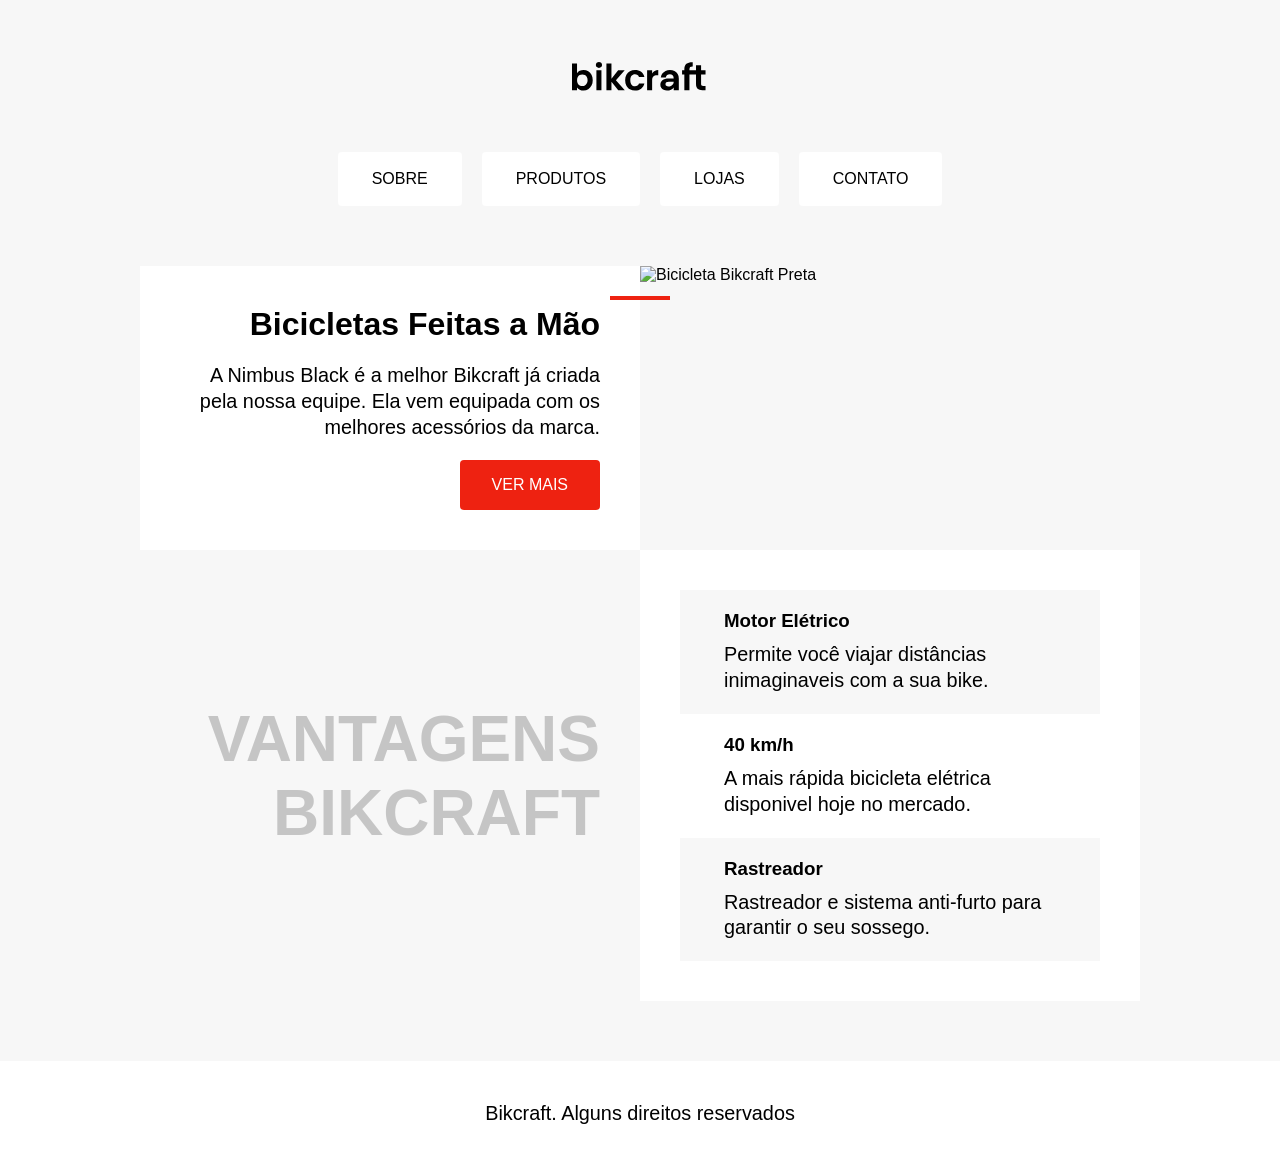
==== index.html @ e7af274a "Projeto Bikcraft" ====
<!DOCTYPE html>
<html>

<head>
    <meta charset="UTF-8">
    <meta name="viewport" content="width=device-width, initial-scale=1" >
    <title>Bikcraft</title>
    <link rel="stylesheet" href="styles.css">
</head>

<body>
    <header class='header'>
        <svg width="136" height="32" viewBox="0 0 136 32" fill="none" xmlns="http://www.w3.org/2000/svg">
            <path d="M5.04 13.196C5.688 12.236 6.576 11.456 7.704 10.856C8.856 10.256 10.164 9.956 11.628 9.956C13.332 9.956 14.868 10.376 16.236 11.216C17.628 12.056 18.72 13.256 19.512 14.816C20.328 16.352 20.736 18.14 20.736 20.18C20.736 22.22 20.328 24.032 19.512 25.616C18.72 27.176 17.628 28.388 16.236 29.252C14.868 30.116 13.332 30.548 11.628 30.548C10.14 30.548 8.832 30.26 7.704 29.684C6.6 29.084 5.712 28.316 5.04 27.38V30.224H0V3.584H5.04V13.196ZM15.588 20.18C15.588 18.98 15.336 17.948 14.832 17.084C14.352 16.196 13.704 15.524 12.888 15.068C12.1004 14.6131 11.2055 14.377 10.296 14.384C9.384 14.384 8.52 14.624 7.704 15.104C6.912 15.56 6.264 16.232 5.76 17.12C5.28 18.008 5.04 19.052 5.04 20.252C5.04 21.452 5.28 22.496 5.76 23.384C6.264 24.272 6.912 24.956 7.704 25.436C8.52 25.892 9.384 26.12 10.296 26.12C11.232 26.12 12.096 25.88 12.888 25.4C13.704 24.92 14.352 24.236 14.832 23.348C15.336 22.46 15.588 21.404 15.588 20.18ZM26.954 7.904C26.066 7.904 25.322 7.628 24.722 7.076C24.146 6.5 23.858 5.792 23.858 4.952C23.858 4.112 24.146 3.416 24.722 2.864C25.322 2.288 26.066 2 26.954 2C27.842 2 28.574 2.288 29.15 2.864C29.75 3.416 30.05 4.112 30.05 4.952C30.05 5.792 29.75 6.5 29.15 7.076C28.574 7.628 27.842 7.904 26.954 7.904ZM29.438 10.28V30.224H24.398V10.28H29.438ZM46.226 30.224L39.458 21.728V30.224H34.418V3.584H39.458V18.74L46.154 10.28H52.706L43.922 20.288L52.778 30.224H46.226ZM53.145 20.252C53.145 18.188 53.565 16.388 54.405 14.852C55.245 13.292 56.409 12.092 57.897 11.252C59.385 10.388 61.089 9.956 63.009 9.956C65.481 9.956 67.521 10.58 69.129 11.828C70.761 13.052 71.853 14.78 72.405 17.012H66.97C66.682 16.148 66.19 15.476 65.494 14.996C64.822 14.492 63.982 14.24 62.974 14.24C61.534 14.24 60.394 14.768 59.554 15.824C58.714 16.856 58.294 18.332 58.294 20.252C58.294 22.148 58.714 23.624 59.554 24.68C60.394 25.712 61.534 26.228 62.974 26.228C65.014 26.228 66.346 25.316 66.97 23.492H72.406C71.854 25.652 70.762 27.368 69.13 28.64C67.498 29.912 65.458 30.548 63.01 30.548C61.09 30.548 59.386 30.128 57.898 29.288C56.4218 28.4362 55.2125 27.1895 54.406 25.688C53.566 24.128 53.146 22.316 53.146 20.252H53.145ZM80.138 13.376C80.756 12.3495 81.6227 11.4952 82.658 10.892C83.714 10.292 84.914 9.992 86.258 9.992V15.284H84.926C83.342 15.284 82.142 15.656 81.326 16.4C80.534 17.144 80.138 18.44 80.138 20.288V30.224H75.098V10.28H80.138V13.376ZM101.712 27.38C101.16 28.292 100.26 29.06 99.012 29.684C97.764 30.284 96.42 30.584 94.98 30.584C93.732 30.584 92.604 30.332 91.596 29.828C90.588 29.324 89.796 28.628 89.22 27.74C88.644 26.852 88.356 25.832 88.356 24.68C88.356 22.832 89.04 21.32 90.408 20.144C91.8 18.968 93.876 18.38 96.636 18.38H101.712C101.664 17.108 101.292 16.1 100.596 15.356C99.924 14.588 98.988 14.204 97.788 14.204C96.732 14.204 95.856 14.492 95.16 15.068C94.464 15.62 94.02 16.4 93.828 17.408H88.788C89.028 15.968 89.544 14.684 90.336 13.556C91.1449 12.41 92.2362 11.4923 93.504 10.892C94.824 10.244 96.3 9.92 97.932 9.92C99.612 9.92 101.124 10.268 102.468 10.964C103.803 11.6289 104.916 12.6669 105.672 13.952C106.44 15.248 106.824 16.772 106.824 18.524V30.224H101.712V27.38ZM96.456 26.516C97.296 26.516 98.112 26.336 98.904 25.976C99.72 25.616 100.392 25.076 100.92 24.356C101.448 23.636 101.712 22.784 101.712 21.8V21.656H96.924C95.772 21.656 94.908 21.884 94.332 22.34C93.78 22.796 93.504 23.396 93.504 24.14C93.504 24.86 93.756 25.436 94.26 25.868C94.788 26.3 95.52 26.516 96.456 26.516ZM117.453 14.42V30.224H112.341V14.42H110.073V10.28H112.341V9.272C112.341 6.824 113.037 5.024 114.429 3.872C115.821 2.72 117.921 2.18 120.729 2.252V6.5C119.505 6.476 118.653 6.68 118.173 7.112C117.693 7.544 117.453 8.324 117.453 9.452V10.28H124.003V5.348H129.079V10.28H133.543V14.42H129.079V24.068C129.079 24.74 129.235 25.232 129.547 25.544C129.883 25.832 130.435 25.976 131.203 25.976H133.543V30.224H130.375C126.127 30.224 124.003 28.16 124.003 24.032V14.42H117.453Z" fill="var(--texto)"/>
            </svg>
            
        <nav aria-label="primaria">
            <ul class="menu">
                <li><a href="/">Sobre</a></li>
                <li><a href="/">Produtos</a></li>
                <li><a href="/">Lojas</a></li>
                <li><a href="/">Contato</a></li>
            </ul>
        </nav>
    </header>

    <main >
        <article class="conteudo">
        <div class="introducao" aria-labelledby="label-introducao">
            <h1 id="label-introducao">Bicicletas Feitas a Mão</h1>
            <p>A Nimbus Black é a melhor Bikcraft já criada pela nossa equipe. Ela vem equipada com os melhores
                acessórios da marca.</p>
            <a class="botao" href="/">Ver Mais</a>
        </div>

        <div class="introducao-cover">
        <img src="./img/bicicleta.jpg" alt="Bicicleta Bikcraft Preta">
    </div>
    </article>

    <article class="conteudo conteudo-vantagem" aria-labelledby="label-vantagens">
        <h2 class="subtitulo" id="label-introducao">Vantagens Bikcraft</h2>
        <ul class="vantagens">
            <li class="vantagens-item">
                <img src="./img/eletrica.svg" alt="">
                <h3>Motor Elétrico</h3>
                <p>Permite você viajar distâncias inimaginaveis com a sua bike.</p>
            </li>
            <li class="vantagens-item">
                <img src="./img/velocidade.svg" alt="">
                <h3>40 km/h</h3>
                <p>A mais rápida bicicleta elétrica disponivel hoje no mercado.</p>
            </li>
            <li class="vantagens-item">
                <img src="./img/rastreador.svg" alt="">
                <h3>Rastreador</h3>
                <p>Rastreador e sistema anti-furto para garantir o seu sossego.</p>
            </li>
        </ul>
    </article>
    </main>

    <footer class="rodape">
    <p> Bikcraft. Alguns direitos reservados</P>
    </footer>
</body>

</html>
---- styles.css ----
:root {
    --cor-primaria: #e21;
    --cor-primaria-escura: #900;
    --fundo-1: #f7f7f7;
    --fundo-2: #ffffff;
    --texto: #000000;
    --subtitulo: rgba(0,0,0,0.2);
    --onda: url("./img/onda-clara.svg");
}

@media (prefers-color-scheme: dark) {
    :root {
    --fundo-1: #111111;
    --fundo-2: #000000;
    --texto: #ffffff;
    --subtitulo: rgba(255,255,255,0.2);
    --onda: url("./img/onda-escura.svg");
    }
}

body {
    font-family: Arial, Arial, Helvetica, sans-serif;
    margin: 0px;
    background: var(--fundo-1);
    display: grid;
    gap: 60px;
    justify-items: center;
    margin-top: 60px;
    color: var(--texto);
}

img {
    max-width: 100%;
    display: block;
}

a {
    text-decoration: none;
    ;
}

ul {
    list-style: none;
    margin: 0px;
    padding: 0px;
}

p,
h1,
h2,
h3 {
    margin: 0px;
}

p {
    font-size: 1.24rem;
    line-height: 1.3;
    ;
}

.header {
    display: grid;
    justify-items: center;
    gap: 60px;
}

.menu {
    display: flex;
    flex-wrap: wrap;
    gap: 20px;
    justify-content: center;


}

.menu a {
    background: var(--fundo-2);
    padding: 1rem 2rem;
    border-radius: 4px;
    color: var(--texto);
    text-transform: uppercase;
    display: block;
    border: 2px solid transparent;
}

.menu a:hover {
    border-color: var(--cor-primaria);
}

.conteudo {
    display: grid;
    grid-template-columns: 1fr 1fr;
    max-width: 1000px;
}

.introducao {
    background-color: var(--fundo-2);
    padding: 40px;
    text-align: right;
    position: relative;
    display: grid;
    gap: 20px;
    align-content: center;
    justify-items: end;
}

.introducao h1 {
    font-size: 2rem;
}

.introducao::before{
    content: "";
    width: 60px;
    height: 4px;
    background: var(--cor-primaria);
    position: absolute;
    top: 30px;
    right: -30px;
}

.introducao-cover img{
    object-fit: cover;
    height: 100%;
}

.botao {
    background: var(--cor-primaria);
    color: #ffffff;
    padding: 1rem 2rem;
    border-radius: 4px;
    text-transform: uppercase;
}

.botao:hover {
    background: var(--cor-primaria-escura);

}

.subtitulo {
    font-size: 4rem;
    text-transform: uppercase;
    color: var(--subtitulo);
    text-align: right;
    padding: 40px;
    align-self: center;
    background-image: var(--onda);
}

.vantagens {
    background: var(--fundo-2);
    padding: 40px;
}

.vantagens-item {
    display: grid;
    grid-template-columns: auto 1fr;
    gap: 10px 20px;
    padding: 20px;
    border-left: 4px solid transparent;
}

.vantagens-item:nth-child(odd) {
    background: var(--fundo-1);
}

.vantagens-item:hover {
    border-left: 4px solid var(--cor-primaria);
}

.vantagens-item p {
    grid-column: 2;
}

.rodape {
    background: var(--fundo-2);
    width: 100%;
    text-align: center;
    padding: 40px;
    box-sizing: border-box;

}

@media (max-width: 1000px) {
    .conteudo-vantagem{
        grid-template-columns: 1fr;
    }
    .subtitulo {
        text-align: center;
    }
}

@media (max-width:600px) {
    body {
        gap:30px;
        margin-top: 20px;
    }
    .header{
        gap: 30px;
    }
    .conteudo {
        grid-template-columns: 1fr;
    }
    .introducao{
        text-align: left;
        justify-items: start;
    }
    .introducao::before {
        display: none;
    }
    .subtitulo {
        font-size: 3rem;
    }
}
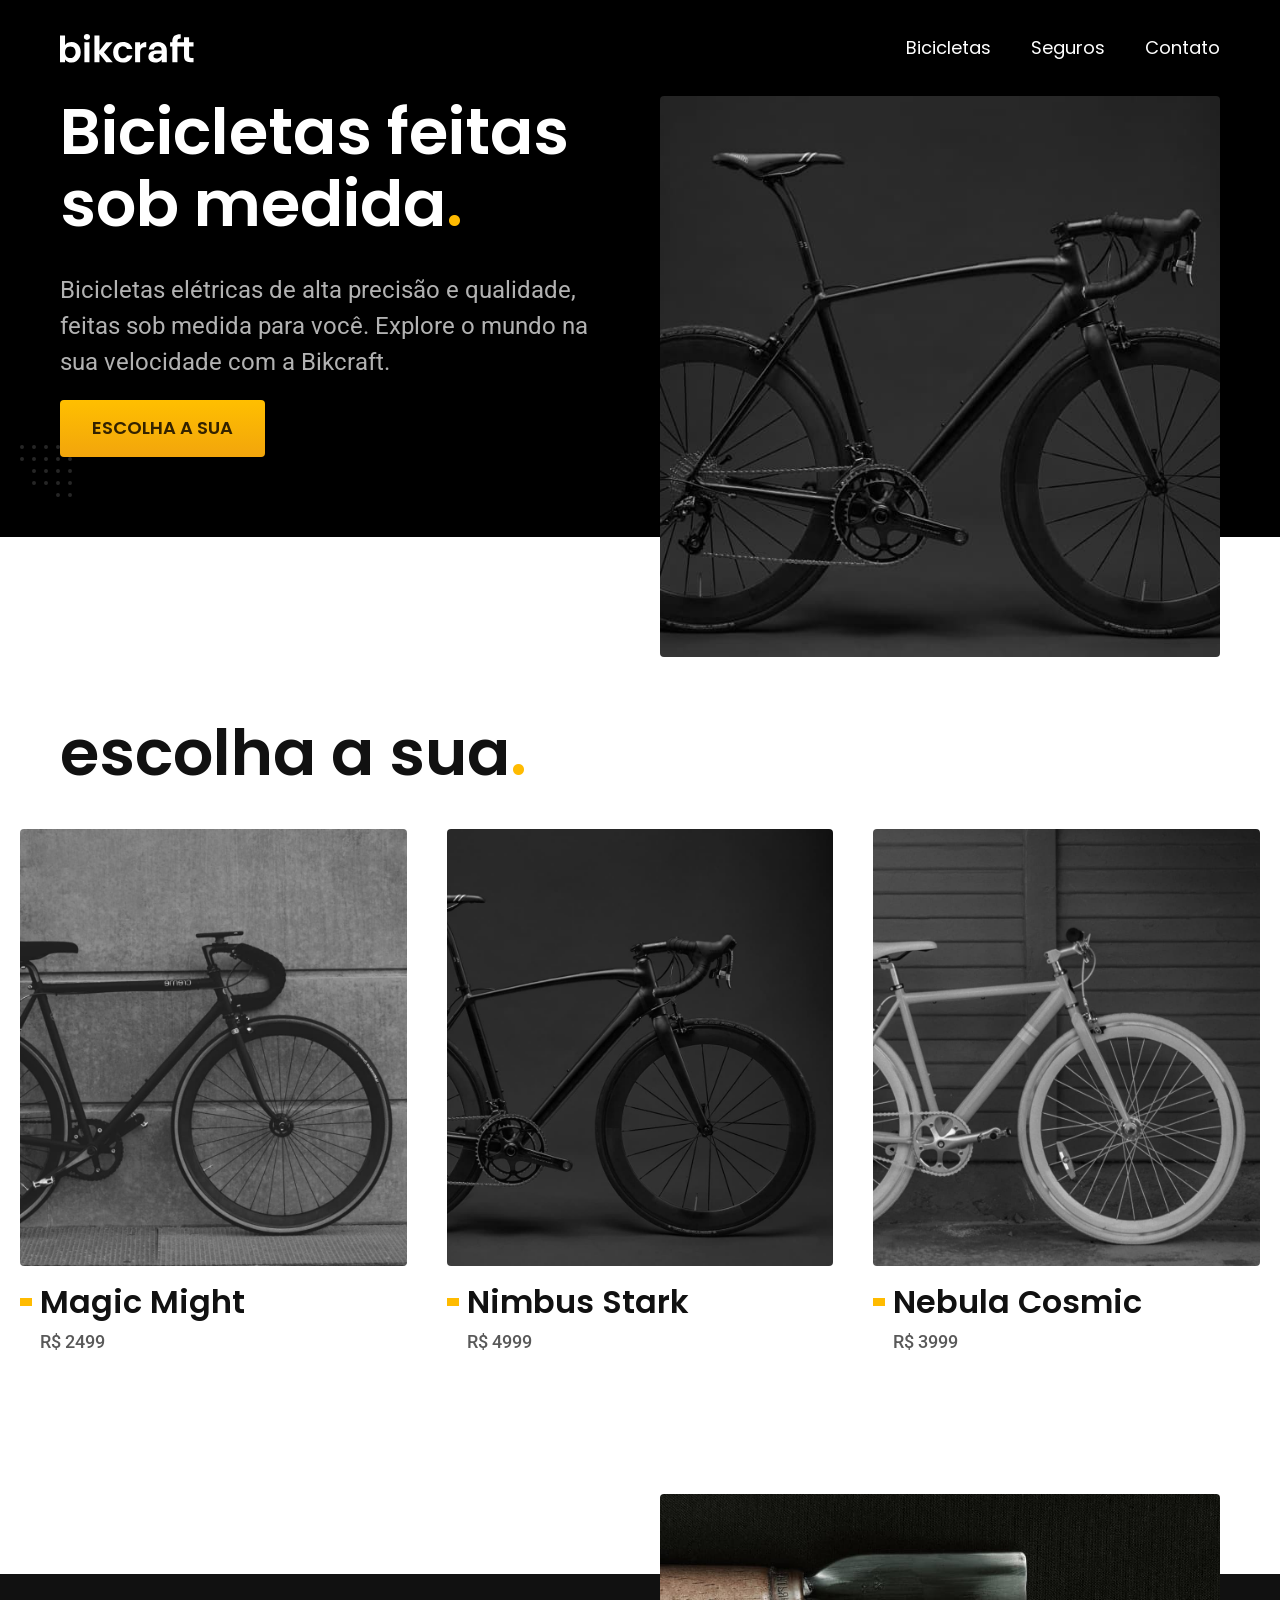
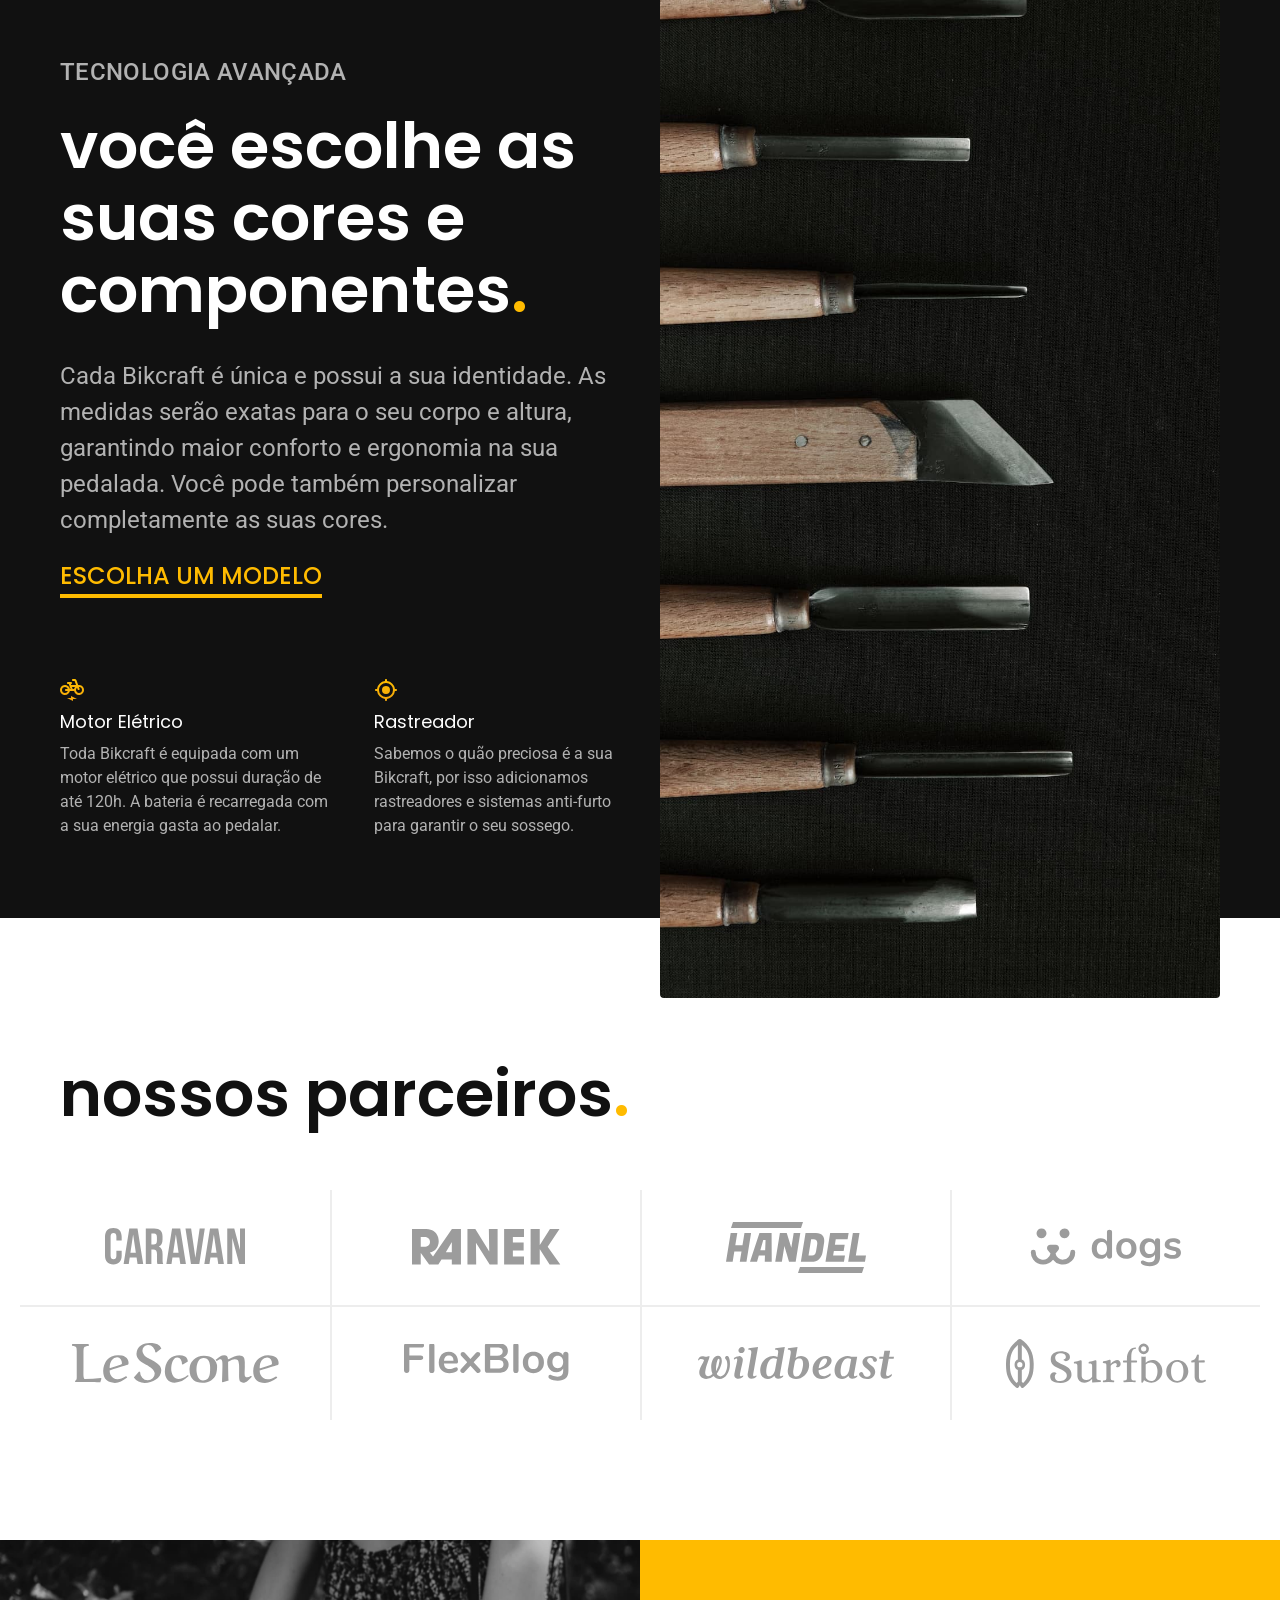
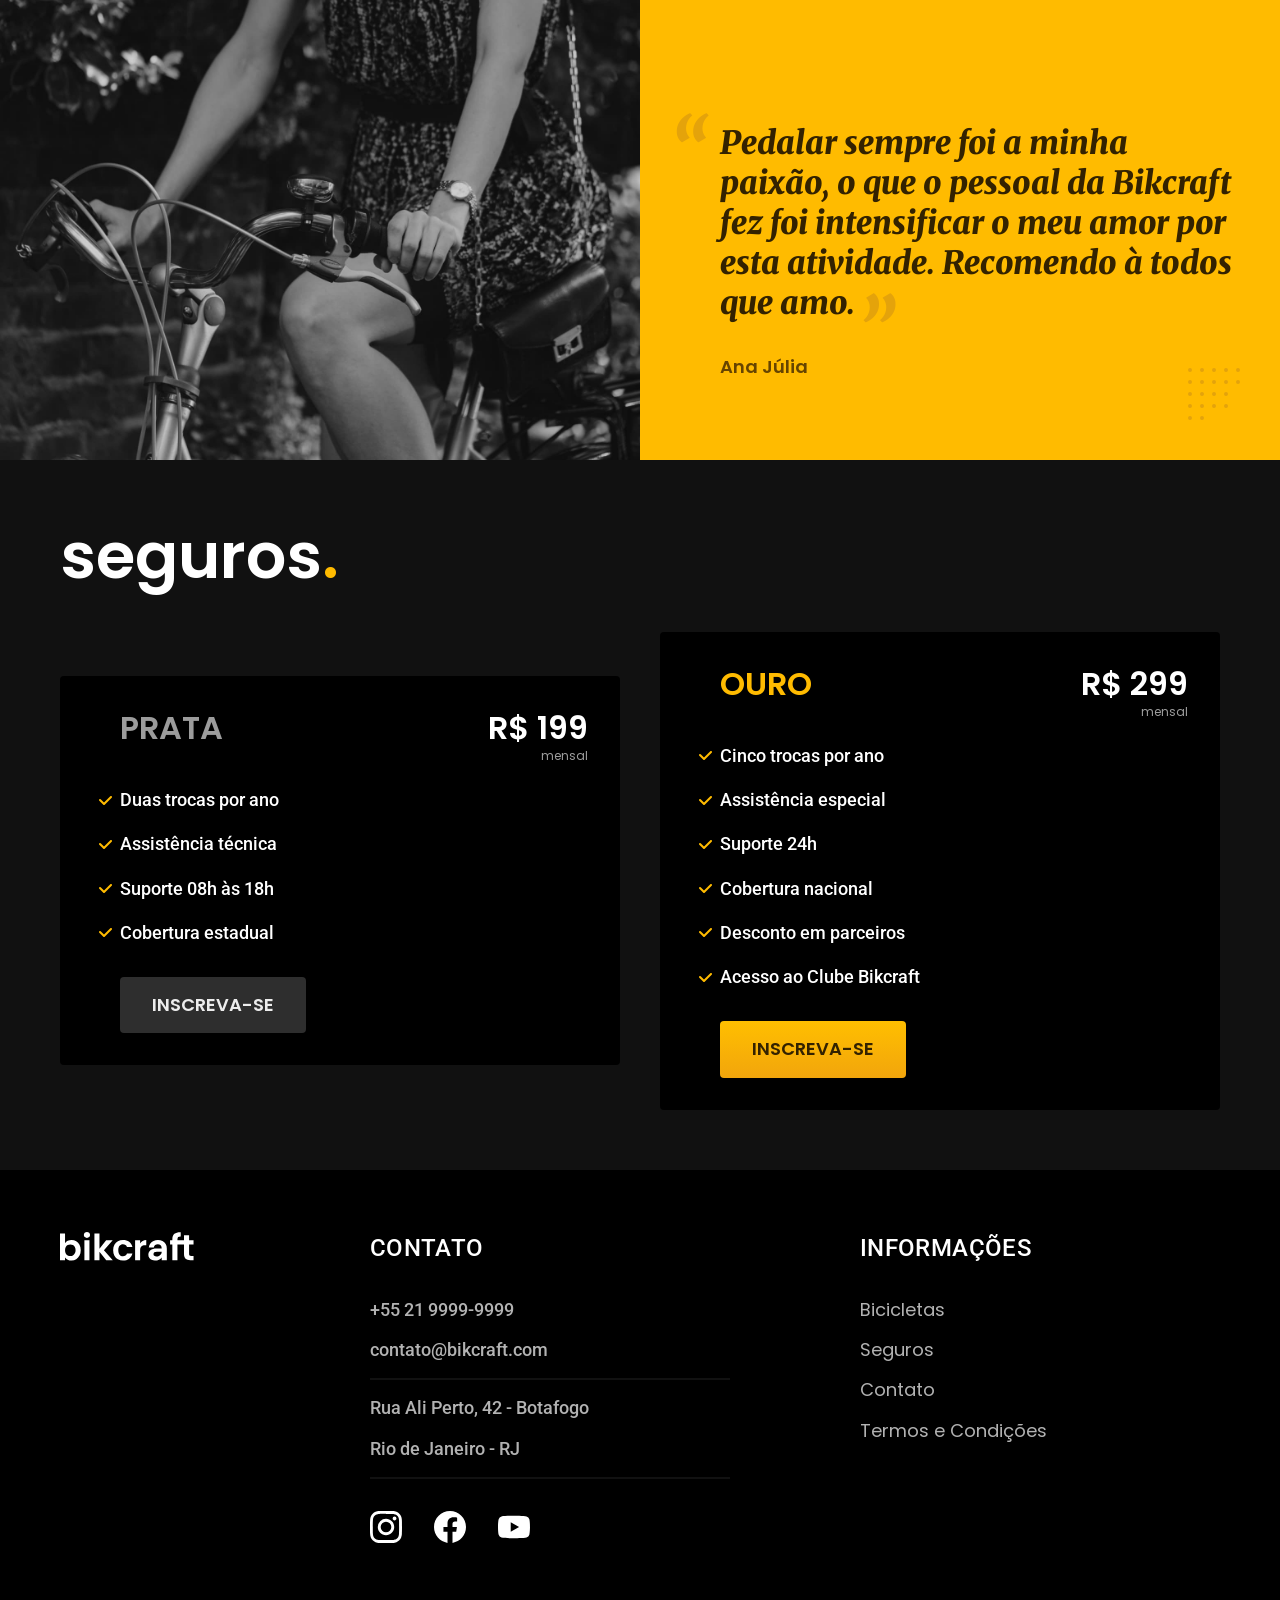
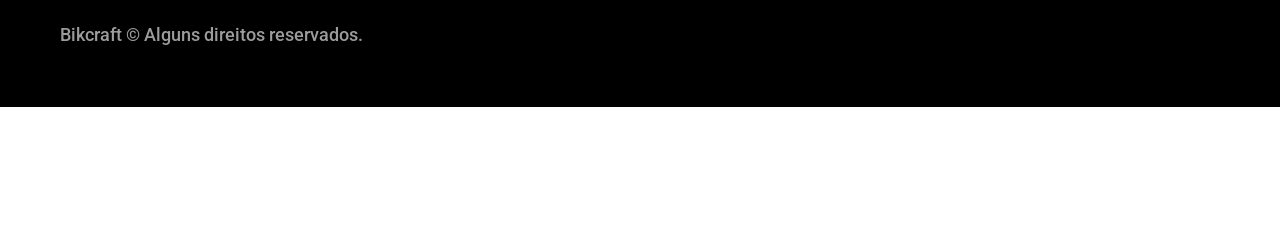
==== commit 47a7e002: "feat: new pages and tools" ====
--- a/index.html
+++ b/index.html
@@ -1,68 +1,206 @@
-<!DOCTYPE html>
-<html>
-
-<head>
-    <meta charset="UTF-8">
-    <meta name="viewport" content="width=device-width, initial-scale=1" >
-    <title>Bikcraft</title>
-    <link rel="stylesheet" href="styles.css">
-</head>
-
-<body>
-    <header class='header'>
-        <svg width="136" height="32" viewBox="0 0 136 32" fill="none" xmlns="http://www.w3.org/2000/svg">
-            <path d="M5.04 13.196C5.688 12.236 6.576 11.456 7.704 10.856C8.856 10.256 10.164 9.956 11.628 9.956C13.332 9.956 14.868 10.376 16.236 11.216C17.628 12.056 18.72 13.256 19.512 14.816C20.328 16.352 20.736 18.14 20.736 20.18C20.736 22.22 20.328 24.032 19.512 25.616C18.72 27.176 17.628 28.388 16.236 29.252C14.868 30.116 13.332 30.548 11.628 30.548C10.14 30.548 8.832 30.26 7.704 29.684C6.6 29.084 5.712 28.316 5.04 27.38V30.224H0V3.584H5.04V13.196ZM15.588 20.18C15.588 18.98 15.336 17.948 14.832 17.084C14.352 16.196 13.704 15.524 12.888 15.068C12.1004 14.6131 11.2055 14.377 10.296 14.384C9.384 14.384 8.52 14.624 7.704 15.104C6.912 15.56 6.264 16.232 5.76 17.12C5.28 18.008 5.04 19.052 5.04 20.252C5.04 21.452 5.28 22.496 5.76 23.384C6.264 24.272 6.912 24.956 7.704 25.436C8.52 25.892 9.384 26.12 10.296 26.12C11.232 26.12 12.096 25.88 12.888 25.4C13.704 24.92 14.352 24.236 14.832 23.348C15.336 22.46 15.588 21.404 15.588 20.18ZM26.954 7.904C26.066 7.904 25.322 7.628 24.722 7.076C24.146 6.5 23.858 5.792 23.858 4.952C23.858 4.112 24.146 3.416 24.722 2.864C25.322 2.288 26.066 2 26.954 2C27.842 2 28.574 2.288 29.15 2.864C29.75 3.416 30.05 4.112 30.05 4.952C30.05 5.792 29.75 6.5 29.15 7.076C28.574 7.628 27.842 7.904 26.954 7.904ZM29.438 10.28V30.224H24.398V10.28H29.438ZM46.226 30.224L39.458 21.728V30.224H34.418V3.584H39.458V18.74L46.154 10.28H52.706L43.922 20.288L52.778 30.224H46.226ZM53.145 20.252C53.145 18.188 53.565 16.388 54.405 14.852C55.245 13.292 56.409 12.092 57.897 11.252C59.385 10.388 61.089 9.956 63.009 9.956C65.481 9.956 67.521 10.58 69.129 11.828C70.761 13.052 71.853 14.78 72.405 17.012H66.97C66.682 16.148 66.19 15.476 65.494 14.996C64.822 14.492 63.982 14.24 62.974 14.24C61.534 14.24 60.394 14.768 59.554 15.824C58.714 16.856 58.294 18.332 58.294 20.252C58.294 22.148 58.714 23.624 59.554 24.68C60.394 25.712 61.534 26.228 62.974 26.228C65.014 26.228 66.346 25.316 66.97 23.492H72.406C71.854 25.652 70.762 27.368 69.13 28.64C67.498 29.912 65.458 30.548 63.01 30.548C61.09 30.548 59.386 30.128 57.898 29.288C56.4218 28.4362 55.2125 27.1895 54.406 25.688C53.566 24.128 53.146 22.316 53.146 20.252H53.145ZM80.138 13.376C80.756 12.3495 81.6227 11.4952 82.658 10.892C83.714 10.292 84.914 9.992 86.258 9.992V15.284H84.926C83.342 15.284 82.142 15.656 81.326 16.4C80.534 17.144 80.138 18.44 80.138 20.288V30.224H75.098V10.28H80.138V13.376ZM101.712 27.38C101.16 28.292 100.26 29.06 99.012 29.684C97.764 30.284 96.42 30.584 94.98 30.584C93.732 30.584 92.604 30.332 91.596 29.828C90.588 29.324 89.796 28.628 89.22 27.74C88.644 26.852 88.356 25.832 88.356 24.68C88.356 22.832 89.04 21.32 90.408 20.144C91.8 18.968 93.876 18.38 96.636 18.38H101.712C101.664 17.108 101.292 16.1 100.596 15.356C99.924 14.588 98.988 14.204 97.788 14.204C96.732 14.204 95.856 14.492 95.16 15.068C94.464 15.62 94.02 16.4 93.828 17.408H88.788C89.028 15.968 89.544 14.684 90.336 13.556C91.1449 12.41 92.2362 11.4923 93.504 10.892C94.824 10.244 96.3 9.92 97.932 9.92C99.612 9.92 101.124 10.268 102.468 10.964C103.803 11.6289 104.916 12.6669 105.672 13.952C106.44 15.248 106.824 16.772 106.824 18.524V30.224H101.712V27.38ZM96.456 26.516C97.296 26.516 98.112 26.336 98.904 25.976C99.72 25.616 100.392 25.076 100.92 24.356C101.448 23.636 101.712 22.784 101.712 21.8V21.656H96.924C95.772 21.656 94.908 21.884 94.332 22.34C93.78 22.796 93.504 23.396 93.504 24.14C93.504 24.86 93.756 25.436 94.26 25.868C94.788 26.3 95.52 26.516 96.456 26.516ZM117.453 14.42V30.224H112.341V14.42H110.073V10.28H112.341V9.272C112.341 6.824 113.037 5.024 114.429 3.872C115.821 2.72 117.921 2.18 120.729 2.252V6.5C119.505 6.476 118.653 6.68 118.173 7.112C117.693 7.544 117.453 8.324 117.453 9.452V10.28H124.003V5.348H129.079V10.28H133.543V14.42H129.079V24.068C129.079 24.74 129.235 25.232 129.547 25.544C129.883 25.832 130.435 25.976 131.203 25.976H133.543V30.224H130.375C126.127 30.224 124.003 28.16 124.003 24.032V14.42H117.453Z" fill="var(--texto)"/>
-            </svg>
-            
-        <nav aria-label="primaria">
-            <ul class="menu">
-                <li><a href="/">Sobre</a></li>
-                <li><a href="/">Produtos</a></li>
-                <li><a href="/">Lojas</a></li>
-                <li><a href="/">Contato</a></li>
-            </ul>
-        </nav>
-    </header>
-
-    <main >
-        <article class="conteudo">
-        <div class="introducao" aria-labelledby="label-introducao">
-            <h1 id="label-introducao">Bicicletas Feitas a Mão</h1>
-            <p>A Nimbus Black é a melhor Bikcraft já criada pela nossa equipe. Ela vem equipada com os melhores
-                acessórios da marca.</p>
-            <a class="botao" href="/">Ver Mais</a>
-        </div>
-
-        <div class="introducao-cover">
-        <img src="./img/bicicleta.jpg" alt="Bicicleta Bikcraft Preta">
-    </div>
-    </article>
-
-    <article class="conteudo conteudo-vantagem" aria-labelledby="label-vantagens">
-        <h2 class="subtitulo" id="label-introducao">Vantagens Bikcraft</h2>
-        <ul class="vantagens">
-            <li class="vantagens-item">
-                <img src="./img/eletrica.svg" alt="">
-                <h3>Motor Elétrico</h3>
-                <p>Permite você viajar distâncias inimaginaveis com a sua bike.</p>
-            </li>
-            <li class="vantagens-item">
-                <img src="./img/velocidade.svg" alt="">
-                <h3>40 km/h</h3>
-                <p>A mais rápida bicicleta elétrica disponivel hoje no mercado.</p>
-            </li>
-            <li class="vantagens-item">
-                <img src="./img/rastreador.svg" alt="">
-                <h3>Rastreador</h3>
-                <p>Rastreador e sistema anti-furto para garantir o seu sossego.</p>
-            </li>
-        </ul>
-    </article>
-    </main>
-
-    <footer class="rodape">
-    <p> Bikcraft. Alguns direitos reservados</P>
-    </footer>
-</body>
-
+<!DOCTYPE html>
+<html lang="pt-br">
+
+<head>
+  <meta charset="UTF-8">
+  <meta name="viewport" content="width=device-width, initial-scale=1.0">
+
+  <title>Bikcraft - Bicicletas Elétricas</title>
+  <meta name="description" content="Bicicletas elétricas de alta precisão e qualidade, feitas sob medida para o cliente. Explore o mundo na sua velocidade com a Bikcraft.">
+
+  <link rel="icon" href="./favicon.svg" type="image/svg+xml">
+  <link rel="preload" href="./css/style.min.css" as="style">
+  <link rel="stylesheet" href="./css/style.min.css">
+
+  <script>document.documentElement.classList.add('js');</script>
+
+  <link rel="preconnect" href="https://fonts.gstatic.com" crossorigin="">
+  <link rel="preconnect" href="https://fonts.googleapis.com">
+  <link href="https://fonts.googleapis.com/css2?family=Merriweather:ital,wght@1,900&amp;family=Poppins:wght@400;600&amp;family=Roboto:wght@400;500&amp;display=swap" rel="stylesheet">
+</head>
+
+<body>
+  <header class="header-bg">
+    <div class="header container">
+      <a href="./">
+        <img src="./img/bikcraft.svg" width="136" height="32" alt="Bikcraft">
+      </a>
+
+      <nav aria-label="primaria">
+        <ul class="header-menu font-1-m cor-0">
+          <li><a href="./bicicletas.html">Bicicletas</a></li>
+          <li><a href="./seguros.html">Seguros</a></li>
+          <li><a href="./contato.html">Contato</a></li>
+        </ul>
+      </nav>
+    </div>
+  </header>
+
+  <main class="introducao-bg">
+    <div class="introducao container">
+      <div class="introducao-conteudo">
+        <h1 class="font-1-xxl cor-0 fadeInDown"  data-anime="200">Bicicletas feitas sob medida<span class="cor-p1">.</span></h1>
+        <p class="font-2-l cor-5 fadeInDown" data-anime="400">Bicicletas elétricas de alta precisão e qualidade, feitas sob medida para você. Explore o mundo na sua velocidade com a Bikcraft.</p>
+        <a class="botao fadeInDown" data-anime="600" href="./bicicletas.html">Escolha a sua</a>
+      </div>
+      <picture data-anime="800" class="fadeInDown">
+        <source media="(max-width: 800px)" srcset="./img/bicicletas/nimbus.jpg">
+        <img src="./img/fotos/introducao.jpg" width="1280" height="1600" alt="Bicicleta elétrica preta.">
+      </picture>
+    </div>
+  </main>
+
+  <article class="bicicletas-lista">
+    <h2 class="container font-1-xxl">escolha a sua<span class="cor-p1">.</span></h2>
+
+    <ul>
+      <li>
+        <a href="./bicicletas/magic.html">
+          <img src="./img/bicicletas/magic-home.jpg" alt="Bicicleta preta" width="920" height="1040">
+          <h3 class="font-1-xl">Magic Might</h3>
+          <span class="font-2-m cor-8">R$ 2499</span>
+        </a>
+      </li>
+      <li>
+        <a href="./bicicletas/nimbus.html">
+          <img src="./img/bicicletas/nimbus-home.jpg" alt="Bicicleta preta" width="920" height="1040">
+          <h3 class="font-1-xl">Nimbus Stark</h3>
+          <span class="font-2-m cor-8">R$ 4999</span>
+        </a>
+      </li>
+      <li>
+        <a href="./bicicletas/nebula.html">
+          <img src="./img/bicicletas/nebula-home.jpg" alt="Bicicleta preta" width="920" height="1040">
+          <h3 class="font-1-xl">Nebula Cosmic</h3>
+          <span class="font-2-m cor-8">R$ 3999</span>
+        </a>
+      </li>
+    </ul>
+  </article>
+
+  <article class="tecnologia-bg">
+    <div class="tecnologia container">
+      <div class="tecnologia-conteudo">
+        <span class="font-2-l-b cor-5">Tecnologia Avançada</span>
+        <h2 class="font-1-xxl cor-0">você escolhe as suas cores e componentes<span class="cor-p1">.</span></h2>
+        <p class="font-2-l cor-5">Cada Bikcraft é única e possui a sua identidade. As medidas serão exatas para o seu corpo e altura, garantindo maior conforto e ergonomia na sua pedalada. Você pode também personalizar completamente as suas cores.</p>
+        <a class="link" href="./bicicletas.html">Escolha um modelo</a>
+        <div class="tecnologia-vantagens">
+          <div>
+            <img src="./img/icones/eletrica.svg" width="24" height="24" alt="">
+            <h3 class="font-1-m cor-0">Motor Elétrico</h3>
+            <p class="font-2-s cor-5">Toda Bikcraft é equipada com um motor elétrico que possui duração de até 120h. A bateria é recarregada com a sua energia gasta ao pedalar.</p>
+          </div>
+          <div>
+            <img src="./img/icones/rastreador.svg" width="24" height="24" alt="">
+            <h3 class="font-1-m cor-0">Rastreador</h3>
+            <p class="font-2-s cor-5">Sabemos o quão preciosa é a sua Bikcraft, por isso adicionamos rastreadores e sistemas anti-furto para garantir o seu sossego.</p>
+          </div>
+        </div>
+      </div>
+      <div class="tecnologia-imagem">
+        <img src="./img/fotos/tecnologia.jpg" width="1200" height="1920" alt="">
+      </div>
+    </div>
+  </article>
+
+  <section class="parceiros" aria-label="Nossos Parceiros">
+    <h2 class="container font-1-xxl">nossos parceiros<span class="cor-p1">.</span></h2>
+
+    <ul>
+      <li><img src="./img/parceiros/caravan.svg" alt="Caravan" width="140" height="38"></li>
+      <li><img src="./img/parceiros/ranek.svg" alt="Ranek" width="149" height="36"></li>
+      <li><img src="./img/parceiros/handel.svg" alt="Handel" width="140" height="50"></li>
+      <li><img src="./img/parceiros/dogs.svg" alt="Dogs" width="152" height="39"></li>
+      <li><img src="./img/parceiros/lescone.svg" alt="LeScone" width="208" height="41"></li>
+      <li><img src="./img/parceiros/flexblog.svg" alt="FlexBlog" width="165" height="38"></li>
+      <li><img src="./img/parceiros/wildbeast.svg" alt="Wildbeast" width="196" height="34"></li>
+      <li><img src="./img/parceiros/surfbot.svg" alt="Surfbot" width="200" height="49"></li>
+    </ul>
+  </section>
+
+  <section class="depoimento" aria-label="Depoimento">
+    <div>
+      <img src="./img/fotos/depoimento.jpg" width="1560" height="1360" alt="Pessoa pedalando uma bicicleta Bikcraft">
+    </div>
+    <div class="depoimento-conteudo">
+      <blockquote class="font-1-xl cor-p5">
+        <p>Pedalar sempre foi a minha paixão, o que o pessoal da Bikcraft fez foi intensificar o meu amor por esta atividade. Recomendo à todos que amo.</p>
+      </blockquote>
+      <span class="font-1-m-b cor-p4">Ana Júlia</span>
+    </div>
+  </section>
+
+  <article class="seguros-bg">
+    <div class="seguros container">
+      <h2 class="font-1-xxl cor-0">seguros<span class="cor-p1">.</span></h2>
+      <div class="seguros-item">
+        <h3 class="font-1-xl cor-6">PRATA</h3>
+        <span class="font-1-xl cor-0">R$ 199 <span class="font-1-xs cor-6">mensal</span></span>
+        <ul class="font-2-m cor-0">
+          <li>Duas trocas por ano</li>
+          <li>Assistência técnica</li>
+          <li>Suporte 08h às 18h</li>
+          <li>Cobertura estadual</li>
+        </ul>
+        <a class="botao secundario" href="./orcamento.html">Inscreva-se</a>
+      </div>
+
+      <div class="seguros-item">
+        <h3 class="font-1-xl cor-p1">OURO</h3>
+        <span class="font-1-xl cor-0">R$ 299 <span class="font-1-xs cor-6">mensal</span></span>
+        <ul class="font-2-m cor-0">
+          <li>Cinco trocas por ano</li>
+          <li>Assistência especial</li>
+          <li>Suporte 24h</li>
+          <li>Cobertura nacional</li>
+          <li>Desconto em parceiros</li>
+          <li>Acesso ao Clube Bikcraft</li>
+        </ul>
+        <a class="botao" href="./orcamento.html">Inscreva-se</a>
+      </div>
+    </div>
+  </article>
+
+  <footer class="footer-bg">
+    <div class="footer container">
+      <img src="./img/bikcraft.svg" width="136" height="32" alt="Bikcraft">
+      <div class="footer-contato">
+        <h3 class="font-2-l-b cor-0">Contato</h3>
+        <ul class="font-2-m cor-5">
+          <li><a href="tel:+552199999999">+55 21 9999-9999</a></li>
+          <li><a href="mailto:contato@bikcraft.com">contato@bikcraft.com</a></li>
+          <li>Rua Ali Perto, 42 - Botafogo</li>
+          <li>Rio de Janeiro - RJ</li>
+        </ul>
+        <div class="footer-redes">
+          <a href="./">
+            <img src="./img/redes/instagram.svg" width="32" height="32" alt="Instagram">
+          </a>
+          <a href="./">
+            <img src="./img/redes/facebook.svg" width="32" height="32" alt="Facebook">
+          </a>
+          <a href="./">
+            <img src="./img/redes/youtube.svg" width="32" height="32" alt="Youtube">
+          </a>
+        </div>
+      </div>
+      <div class="footer-informacoes">
+        <h3 class="font-2-l-b cor-0">Informações</h3>
+        <nav>
+          <ul class="font-1-m cor-5">
+            <li><a href="./bicicletas.html">Bicicletas</a></li>
+            <li><a href="./seguros.html">Seguros</a></li>
+            <li><a href="./contato.html">Contato</a></li>
+            <li><a href="./termos.html">Termos e Condições</a></li>
+          </ul>
+        </nav>
+      </div>
+      <p class="footer-copy font-2-m cor-6">Bikcraft © Alguns direitos reservados.</p>
+    </div>
+  </footer>
+  <script src="./js/plugins/simple-anime.js"></script>
+  <script src="./js/script.js"></script>
+</body>
+
 </html>
--- a/css/style.min.css
+++ b/css/style.min.css
@@ -0,0 +1 @@
+body{margin:0;font-family:Arial,Helvetica,sans-serif;color:#111}blockquote,dd,h1,h2,h3,h4,p,ul{margin:0}ul{padding:0;list-style:none}a{text-decoration:none;color:inherit}img{max-width:100%;height:auto;display:block}img[src$=".jpg"]{border-radius:4px}.font-1-xs{font:400 0.75rem/1.35 Poppins,sans-serif}.font-2-xs{font:400 0.875rem/1.43 Roboto,sans-serif}.font-1-s{font:400 1rem/1.5 Poppins,sans-serif}.font-2-s{font:400 1rem/1.5 Roboto,sans-serif}.font-1-m,.font-1-m-b{font:400 1.125rem/1.35 Poppins,sans-serif}.font-1-m-b{font-weight:600}.font-2-m{font:500 1.125rem/1.35 Roboto,sans-serif}.font-1-l{font:400 1.5rem/1.5 Poppins,sans-serif}.font-2-l,.font-2-l-b{font:400 1.5rem/1.5 Roboto,sans-serif}.font-2-l-b{font-weight:500;letter-spacing:.015em;text-transform:uppercase}.font-1-xl{font:600 2rem/1.25 Poppins,sans-serif}.font-2-xl{font:500 2rem/1.25 Roboto,sans-serif}.font-1-xxl{font:600 4rem/1.125 Poppins,sans-serif}@media (max-width:1200px){.font-1-xxl{font-size:3rem}.font-2-l,.font-2-l-b{font-size:1.125rem}}@media (max-width:800px){.font-1-xxl{font-size:2rem}.font-1-xl,.font-2-xl{font-size:1.5rem}}:root{--cor-0:#ffffff;--cor-1:#f7f7f7;--cor-2:#ededed;--cor-3:#dedede;--cor-4:#cccccc;--cor-5:#b2b2b2;--cor-6:#9c9c9c;--cor-7:#717171;--cor-8:#595959;--cor-9:#404040;--cor-10:#2e2e2e;--cor-11:#111111;--cor-12:#000000;--cor-p1:#ffbb00;--cor-p2:#e4a30b;--cor-p3:#a66f00;--cor-p4:#664400;--cor-p5:#332200}.cor-0{color:var(--cor-0)}.cor-1{color:var(--cor-1)}.cor-2{color:var(--cor-2)}.cor-3{color:var(--cor-3)}.cor-4{color:var(--cor-4)}.cor-5{color:var(--cor-5)}.cor-6{color:var(--cor-6)}.cor-7{color:var(--cor-7)}.cor-8{color:var(--cor-8)}.cor-9{color:var(--cor-9)}.cor-10{color:var(--cor-10)}.cor-11{color:var(--cor-11)}.cor-12{color:var(--cor-12)}.cor-p1{color:var(--cor-p1)}.cor-p2{color:var(--cor-p2)}.cor-p3{color:var(--cor-p3)}.cor-p4{color:var(--cor-p4)}.cor-p5{color:var(--cor-p5)}.js .fadeInDown{transform:translate3d(0,-20px,0)}.js .fadeInUp{transform:translate3d(0,20px,0)}.js .fadeInRight{transform:translate3d(20px,0,0)}.js .fadeInLeft{transform:translate3d(-20px,0,0)}.js [data-anime]{opacity:0}.js .anime{opacity:1;transform:none;transition:transform .8s,opacity .8s}.header-bg{background-color:var(--cor-12)}.header{display:flex;flex-wrap:wrap;gap:20px;justify-content:space-between;align-items:center;padding-top:20px;padding-bottom:20px}.header-menu{display:flex;flex-wrap:wrap;gap:40px}.header-menu a{display:inline-block;padding:16px 0;position:relative}.header-menu a:after{content:"";display:block;height:2px;width:0;background:var(--cor-0);margin-top:4px;transition:.3s;position:absolute}.header-menu a.ativo::after,.header-menu a:hover:after{width:100%}@media (max-width:800px){.header-menu{gap:20px}.header-menu a{background:var(--cor-11);padding:12px 16px;border-radius:4px}.header-menu a:hover{background-color:var(--cor-10)}.header a:after{display:none}}@media (max-width:600px){.header-menu{gap:12px}.header-menu a{padding:8px 12px;font-size:14px}}.footer-bg{background-color:var(--cor-12)}.footer{display:grid;grid-template-columns:3fr 5fr 4fr;gap:40px;padding-top:60px;padding-bottom:60px}.footer h3{margin-bottom:32px}.footer-contato ul{margin-bottom:32px}.footer-contato li:nth-child(2n):after{content:"";display:block;max-width:360px;height:2px;background:var(--cor-11);margin-top:16px}.footer li{margin-bottom:16px}.footer-redes{display:flex;gap:32px}.footer a:hover{color:var(--cor-0)}.footer-copy{grid-column:1/-1;margin-top:40px}@media (max-width:800px){.footer>img{display:none}.footer{grid-template-columns:1fr 1fr}}@media (max-width:600px){.footer{grid-template-columns:1fr;gap:60px}.footer-copy{margin-top:0}}.container{box-sizing:border-box;max-width:1200px;padding-left:20px;padding-right:20px;margin-left:auto;margin-right:auto}.botao{display:inline-block;padding:16px 32px;background:linear-gradient(#ffbf00,#f2a50c);border-radius:4px;box-shadow:0 1px 2px rgba(0,0,0,.1);text-transform:uppercase;color:var(--cor-p5);font:600 1.125rem/1.35 Poppins,sans-serif;max-width:max-content;border:none;cursor:pointer}.botao:hover{background:linear-gradient(#ffb60d,#e59317)}.botao.secundario{background:var(--cor-10);color:var(--cor-2)}.botao.secundario:hover{background:var(--cor-9)}.botao.seta{display:flex;align-items:center}.botao.seta::after{content:"";display:inline-block;width:18px;height:10px;margin-left:12px;background:url("../img/icones/seta.svg");transition:transform .2s}.botao.seta:hover::after{transform:translateX(4px)}@media (max-width:600px){.botao{padding:12px 16px;font-size:1rem}}.link{display:inline-block;color:var(--cor-p1);font:500 1.5rem/1.5 Poppins,sans-serif;text-transform:uppercase}.link::after{content:"";display:block;width:100%;height:4px;background-color:currentColor}.link:hover{color:var(--cor-0)}.titulo-bg{padding-top:60px;padding-bottom:60px;background-color:var(--cor-11)}.titulo{background:url("../img/dec/top-right.svg") no-repeat top right 20px}.titulo p{margin-bottom:4px}@media (max-width:800px){.titulo-bg{padding-top:40px;padding-bottom:40px}.titulo p{font-size:1rem;text-transform:lowercase;font-weight:400}}.form{display:grid;grid-template-columns:1fr 1fr;gap:20px}.form label{display:block;font:400 1rem/1.5 Poppins,sans-serif;margin-bottom:4px}.form .col-2{grid-column:span 2}.form input[type=email],.form input[type=text],.form textarea{font:400 1rem/1.5 Roboto,sans-serif;background:var(--cor-1);border:1px solid var(--cor-2);padding:12px;border-radius:4px;width:100%;box-sizing:border-box}.form input[type=email]:focus,.form input[type=text]:focus,.form textarea:focus{outline:0;border-color:var(--cor-p1);background:var(--cor-0);box-shadow:0 0 0 2px #fea}@media (max-width:600px){.form{grid-template-columns:1fr}.form .col-2{grid-column:1}}.introducao-bg{background:var(--cor-12) url("../img/dec/bottom-left.svg") no-repeat bottom 160px left 20px;box-shadow:inset 0 -120px var(--cor-0)}.introducao{display:grid;grid-template-columns:1fr 1fr;gap:0 40px}.introducao-conteudo{align-self:end;padding-bottom:200px}.introducao img{width:100%;height:100%;object-fit:cover;border-radius:4px}.introducao h1{margin-bottom:32px}.introducao p{margin-bottom:20px}@media (max-width:800px){.introducao-bg{background:var(--cor-11);padding-top:40px;box-shadow:inset 0 -60px #fff}.introducao{grid-template-columns:1fr;gap:32px}.introducao-conteudo{padding-bottom:0}.introducao h1{margin-bottom:16px}.introducao img{height:300px;width:100%}}.tecnologia-bg{background-color:var(--cor-11);box-shadow:inset 0 80px var(--cor-0),inset 0 -80px var(--cor-0)}.tecnologia{display:grid;grid-template-columns:1fr 1fr;gap:40px}.tecnologia-imagem img{width:100%;height:100%;object-fit:cover;object-position:left}.tecnologia-conteudo{padding-top:160px;padding-bottom:160px}.tecnologia-conteudo>span{display:block;margin-bottom:20px}.tecnologia-conteudo h2{margin-bottom:32px}.tecnologia-conteudo>p{margin-bottom:20px}.tecnologia a{margin-bottom:80px}.tecnologia-vantagens{display:flex;gap:40px}.tecnologia-vantagens h3{margin-bottom:8px;width:max-content}.tecnologia-vantagens img{width:24px;margin-bottom:8px}@media (max-width:800px){.tecnologia-bg{box-shadow:initial}.tecnologia{grid-template-columns:1fr}.tecnologia-conteudo{padding-top:60px;padding-bottom:60px}.tecnologia-imagem{display:none}.tecnologia a{margin-bottom:60px}}@media (max-width:600px){.tecnologia-vantagens{flex-direction:column}}.parceiros{padding-top:60px;padding-bottom:120px}.parceiros h2{margin-bottom:60px}.parceiros ul{padding:0 20px;max-width:1400px;display:grid;grid-template-columns:repeat(4,1fr);margin:0 auto}.parceiros li{display:flex;padding:32px;border-left:2px solid var(--cor-2)}.parceiros img{margin:auto}.parceiros li:first-child,.parceiros li:nth-child(5){border-left:none}.parceiros li:nth-child(n+5){border-top:2px solid var(--cor-2)}@media (max-width:800px){.parceiros{padding-bottom:60px}.parceiros h2{margin-bottom:20px}.parceiros ul{grid-template-columns:repeat(2,1fr)}.parceiros li:nth-child(n+3){border-top:2px solid var(--cor-2)}.parceiros li:nth-child(odd){border-left:none}}.depoimento{display:grid;grid-template-columns:1fr 1fr;background-color:var(--cor-p1);overflow:hidden}.depoimento img{width:100%;height:100%;object-fit:cover;border-radius:0}.depoimento-conteudo{padding:40px 40px 80px 80px;align-self:end;background:url("../img/dec/bottom-right-p.svg") no-repeat bottom 40px right 40px}.depoimento-conteudo p{max-width:32ch;font-family:Merriweather,serif;font-style:italic;font-weight:900;margin-bottom:32px;position:relative}.depoimento p::after,.depoimento p::before{font-size:5rem;color:var(--cor-p2);position:absolute}.depoimento p::before{content:"“";left:-50px;top:-20px}.depoimento p::after{content:"”"}@media (min-width:1200px){.depoimento img{max-height:520px}}@media (max-width:800px){.depoimento{grid-template-columns:1fr;text-align:center}.depoimento img{max-height:200px}.depoimento-conteudo{padding:40px 20px;margin:auto}}.bicicletas-lista{padding-top:60px;padding-bottom:120px}.bicicletas-lista h2{margin-bottom:40px}.bicicletas-lista ul{display:flex;gap:40px;padding:0 20px 20px 20px;max-width:1400px;margin-left:auto;margin-right:auto;overflow-x:auto}#bicicleta .bicicletas-lista ul{padding:0 0 20px 0}.bicicletas-lista li{flex:1;min-width:280px}.bicicletas-lista a{display:block}.bicicletas-lista img{margin-bottom:16px}.bicicletas-lista h3{margin-bottom:8px;display:flex;align-items:center}.bicicletas-lista h3::before{content:"";display:inline-block;height:8px;width:12px;margin-right:8px;background-color:var(--cor-p1);transition:width .2s}.bicicletas-lista a:hover h3::before{width:24px}.bicicletas-lista li span{padding-left:20px}@media (max-width:800px){.bicicletas-lista{padding-bottom:60px}.bicicletas-lista ul{gap:20px}}.bicicletas-bg{background:linear-gradient(to right,var(--cor-0) 30%,var(--cor-11) 0)}.bicicletas{display:grid;grid-template-columns:1fr 1fr;gap:40px;padding-top:60px;padding-bottom:60px;background:url("../img/dec/top-right.svg") no-repeat top 40px right 20px}.bicicletas-imagem{display:grid}.bicicletas-imagem img{grid-area:1/1}.bicicletas-imagem span{grid-area:1/1;place-self:start end;margin-top:20px;background:var(--cor-12);display:inline-block;padding:8px 16px 8px 8px;border-radius:4px 0 0 4px}.bicicletas-conteudo{display:grid;grid-template-columns:1fr auto;align-content:start}.bicicletas h2,.bicicletas p{grid-column:1/-1}.bicicletas h2{margin-bottom:20px}.bicicletas h2::before{content:"";display:block;width:12px;height:8px;background-color:var(--cor-p1);margin-bottom:8px}.bicicletas p{margin-bottom:32px}.bicicletas a{place-self:end}.bicicletas li{display:flex;align-items:center}.bicicletas ul{display:grid;gap:16px}.bicicletas-conteudo img{width:24px;margin-right:8px}@media (max-width:800px){.bicicletas-bg{background:var(--cor-11)}.bicicletas{grid-template-columns:1fr;gap:20px;padding-top:40px;padding-bottom:40px}}@media (max-width:600px){.bicicletas-conteudo{grid-template-columns:1fr}.bicicletas ul{font-size:1rem;grid-template-columns:1fr 1fr;margin-bottom:32px}.bicicletas a{place-self:start}}.bicicleta{display:grid;grid-template-columns:1fr 1fr;align-items:start;gap:40px;padding-top:60px;padding-bottom:60px}#bicicleta .titulo p{text-transform:uppercase}.bicicleta-imagens{display:flex;flex-wrap:wrap;gap:20px}.bicicleta-imagens img{flex:1;min-width:200px}.bicicleta-imagens img:first-child{min-width:100%}.bicicleta-conteudo>p{margin-bottom:32px}.bicicleta-comprar{display:grid;grid-template-columns:max-content auto;align-items:center;justify-items:start;gap:8px 12px;margin-bottom:40px}.bicicleta-comprar a{grid-row:span 2}.bicicleta-comprar span{display:flex;align-items:center;background-color:var(--cor-12);gap:8px;padding:4px 8px;border-radius:4px}.bicicleta-conteudo h2{text-transform:uppercase;letter-spacing:.015em;margin-bottom:12px}.bicicleta-ficha,.bicicleta-informacoes{padding:32px;background-color:var(--cor-12);border-radius:4px}.bicicleta-informacoes{margin-bottom:40px;display:grid;grid-template-columns:1fr 1fr;gap:32px}.bicicleta-informacoes img{width:24px;margin-bottom:8px}.bicicleta-informacoes h3{margin-bottom:8px}.bicicleta-ficha li{padding:4px 0;display:flex;justify-content:space-between;border-bottom:1px solid var(--cor-11)}.bicicleta-ficha li:last-child{border-bottom:none}.bicicleta-ficha span{color:var(--cor-6)}@media (max-width:800px){.bicicleta{grid-template-columns:1fr;padding-top:40px;padding-bottom:40px}.bicicleta-imagens{grid-row:2}}@media (max-width:400px){.bicicleta-informacoes{grid-template-columns:1fr}.bicicleta-comprar{grid-template-columns:1fr}}.seguro-bg{background-color:var(--cor-11);box-shadow:inset 0 120px var(--cor-0),inset 0 -120px var(--cor-12)}.seguro{display:grid;grid-template-columns:1fr 1fr;gap:40px}.seguro-imagem img{width:100%;height:100%;object-fit:cover}.seguro-conteudo{padding-top:180px;padding-bottom:180px}.seguro h2{margin-bottom:32px}.seguro p{margin-bottom:20px}@media (max-width:800px){.seguro-bg{box-shadow:inset 0 -60px var(--cor-12)}.seguro{grid-template-columns:1fr}.seguro-conteudo{grid-row:1;padding-top:40px;padding-bottom:0}}.seguros-bg{background:var(--cor-11)}.seguros{padding-top:60px;padding-bottom:60px;display:grid;grid-template-columns:1fr 1fr;gap:40px;align-items:center}#seguros .seguros{padding-top:0}.seguros h2{grid-column:1/-1}.seguros-item{background-color:var(--cor-12);padding:32px 32px 32px 60px;display:grid;grid-template-columns:1fr auto;border-radius:4px}.seguros-item h3{margin-bottom:40px}.seguros-item span{grid-column:2;display:block;text-align:right}.seguros-item ul{grid-column:1/-1;margin-bottom:32px}.seguros-item li{display:flex;align-items:center;position:relative}.seguros-item li+li{margin-top:20px}.seguros-item li::before{content:"";display:inline-block;width:13px;height:9px;background-image:url("../img/icones/lista.svg");position:absolute;left:-21px}.seguros-item a{grid-column:1/-1}@media (max-width:800px){.seguros{grid-template-columns:1fr}}.vantagens-bg{background-color:var(--cor-12)}.vantagens{padding-top:120px;padding-bottom:120px}.vantagens h2{margin-bottom:60px}.vantagens ul{display:grid;grid-template-columns:repeat(auto-fit,minmax(280px,max-content));gap:40px 80px}.vantagens h3,.vantagens img{margin-bottom:8px}@media (max-width:800px){.vantagens{padding-top:60px;padding-bottom:60px}.vantagens h2{margin-bottom:40px}.vantagens ul{gap:20px}}.perguntas{padding-top:120px;padding-bottom:120px}.perguntas h2{margin-bottom:60px}.perguntas dl>div{padding:20px;border-radius:4px}.perguntas dl>div:nth-child(odd){background-color:var(--cor-1)}.perguntas button{display:grid;grid-template-columns:auto 1fr auto;align-items:center;gap:8px;cursor:pointer;border:none;background:0 0;width:100%;text-align:left}.perguntas button::before{content:"";display:inline-block;width:12px;height:8px;background-color:var(--cor-p1)}.perguntas button::after{content:"";display:inline-block;width:14px;height:6px;background:url("../img/icones/seta-abrir.svg");transition:.3s}.perguntas button:hover::after,.perguntas button[aria-expanded=true]::after{transform:rotate(180deg)}.js .perguntas dd{display:none}.js .perguntas dd.ativa{display:block}.perguntas dd{padding-left:20px;padding-top:16px;max-width:80ch}@media (max-width:800px){.perguntas{padding-top:60px;padding-bottom:60px}.perguntas h2{margin-bottom:40px}}#contato{background:linear-gradient(var(--cor-11) 600px,var(--cor-1) 0)}.contato{display:grid;grid-template-columns:5fr 7fr}.contato-dados,.contato-formulario{padding:60px;box-shadow:0 1px 2px rgba(0,0,0,.1)}.contato-dados{border-radius:5px 0 0 5px;background:var(--cor-12) url("../img/dec/bottom-left.svg") no-repeat bottom 20px left 20px}.contato-formulario{border-radius:0 5px 5px 0;background:var(--cor-0) url("../img/dec/bottom-right.svg") no-repeat bottom 20px right 20px}.contato-dados h2{margin-bottom:60px}.contato-endereco{margin-bottom:32px;padding-left:28px;background:url("../img/icones/local.svg") no-repeat 0 2px}.contato-endereco p{margin-bottom:8px}.contato-meios a{display:block;max-width:max-content;margin-bottom:8px;padding-left:28px}.contato-meios a:hover{color:var(--cor-0)}.contato-meios a:first-child{background:url("../img/icones/email.svg") no-repeat 0 2px}.contato-meios a:nth-child(2){margin-bottom:32px}.contato-meios a:nth-child(3){background:url("../img/icones/telefone.svg") no-repeat 0 2px;margin-bottom:60px}.contato-redes{display:flex;gap:32px;padding-left:28px}@media (max-width:800px){.contato{grid-template-columns:1fr}.contato-dados,.contato-formulario{padding:20px}.contato-dados{border-radius:5px 5px 0 0;background:var(--cor-12)}.contato-formulario{border-radius:0 0 5px 5px}.contato-dados h2,.contato-meios a:nth-child(3){margin-bottom:32px}.contato-redes{margin-bottom:12px}}.lojas{display:grid;grid-template-columns:1fr 1fr;gap:0 40px;padding-top:120px;padding-bottom:120px}.lojas h2{grid-column:1/-1;margin-bottom:60px}.lojas img{border-radius:4px 4px 0 0}.lojas-item{border-radius:4px;background:var(--cor-0);box-shadow:0 1px 2px rgba(0,0,0,.1)}.lojas-conteudo{display:grid;grid-template-columns:1fr 1fr;gap:32px 16px;padding:32px}.lojas-conteudo h3,.lojas-tempo{grid-column:1/-1}.lojas-dados{display:grid;gap:8px;border-left:2px solid var(--cor-2);padding-left:12px}.lojas-tempo{display:flex;align-items:center;gap:8px}@media (max-width:800px){.lojas{gap:20px;padding-top:60px;padding-bottom:60px}.lojas h2{margin-bottom:32px}.lojas-conteudo{grid-template-columns:1fr}}@media (max-width:600px){.lojas{grid-template-columns:1fr}}#orcamento{background:linear-gradient(var(--cor-11) 600px,var(--cor-1) 0)}.orcamento{display:grid;grid-template-columns:5fr 7fr;padding-bottom:120px}.orcamento h2{text-transform:uppercase;position:relative;display:flex;align-items:center}.orcamento h2::before{content:"";display:inline-block;width:4px;height:8px;background-color:var(--cor-p1);position:absolute;left:-12px}.orcamento-dados,.orcamento-produto{padding:60px;box-shadow:0 1px 2px rgba(0,0,0,.1)}.orcamento-produto{border-radius:5px 0 0 5px;background:var(--cor-12) url("../img/dec/bottom-left.svg") no-repeat bottom 20px left 20px;display:grid;grid-template-columns:1fr 1fr;gap:20px;align-content:start}.orcamento-produto>*{grid-column:1/-1}.orcamento-produto>label{grid-column:initial}.orcamento-produto label{font:400 1rem/1.5 Poppins,sans-serif;color:var(--cor-4);background-color:var(--cor-10);padding:12px 16px;border-radius:4px;cursor:pointer;display:grid;grid-template-columns:auto 1fr auto;align-items:center;border:1px solid var(--cor-10)}.orcamento-produto input:checked+label{background:var(--cor-0);color:var(--cor-11)}.orcamento-produto label::before{content:"";display:inline-block;box-sizing:border-box;width:12px;height:12px;border:1px solid var(--cor-6);border-radius:50%;margin-right:8px}.orcamento-produto input:checked+label::before{border-color:var(--cor-7);box-shadow:inset 0 0 0 3px var(--cor-0),inset 0 0 0 6px var(--cor-7)}.orcamento-produto label:hover{background-color:var(--cor-9);border-color:var(--cor-9)}.orcamento-produto input:focus+label{box-shadow:0 0 0 2px var(--cor-p1);border-color:var(--cor-12)}.orcamento-produto label span{display:none}.orcamento-produto input:checked+label span{display:inline-block}.orcamento-produto input{opacity:0;position:absolute;pointer-events:none}.orcamento-dados{border-radius:0 5px 5px 0;background:var(--cor-0) url("../img/dec/bottom-right.svg") no-repeat bottom 20px right 20px}.orcamento-conteudo{display:none}.orcamento-conteudo h2,.orcamento-dados h2:nth-of-type(n+2){margin-top:20px}#bikcraft:checked~#orcamento-bikcraft,#seguro:checked~#orcamento-seguro{display:grid;gap:20px}.orcamento-detalhes{display:none;background:var(--cor-0);padding:20px;grid-template-columns:1fr 1fr;border-radius:4px;align-items:center}.orcamento-detalhes li{display:flex;align-items:center;margin-bottom:8px}.orcamento-detalhes li img{width:16px;margin-right:8px}.orcamento-produto input:checked+label+.orcamento-detalhes{display:grid}@media (max-width:1200px){.orcamento-dados,.orcamento-produto{padding:32px}}@media (max-width:800px){.orcamento{grid-template-columns:1fr}.orcamento-produto{border-radius:5px 5px 0 0;background:var(--cor-12)}.orcamento-dados{border-radius:0 0 5px 5px}}@media (max-width:400px){.orcamento-produto{grid-template-columns:1fr}}.termos{padding-top:80px;padding-bottom:80px}.termos h2{font-weight:600;margin-bottom:20px}.termos p+h2{margin-top:40px}.termos p{max-width:75ch;margin-bottom:24px}
--- a/css/style.min.css
+++ b/css/style.min.css
@@ -0,0 +1 @@
+body{margin:0;font-family:Arial,Helvetica,sans-serif;color:#111}blockquote,dd,h1,h2,h3,h4,p,ul{margin:0}ul{padding:0;list-style:none}a{text-decoration:none;color:inherit}img{max-width:100%;height:auto;display:block}img[src$=".jpg"]{border-radius:4px}.font-1-xs{font:400 0.75rem/1.35 Poppins,sans-serif}.font-2-xs{font:400 0.875rem/1.43 Roboto,sans-serif}.font-1-s{font:400 1rem/1.5 Poppins,sans-serif}.font-2-s{font:400 1rem/1.5 Roboto,sans-serif}.font-1-m,.font-1-m-b{font:400 1.125rem/1.35 Poppins,sans-serif}.font-1-m-b{font-weight:600}.font-2-m{font:500 1.125rem/1.35 Roboto,sans-serif}.font-1-l{font:400 1.5rem/1.5 Poppins,sans-serif}.font-2-l,.font-2-l-b{font:400 1.5rem/1.5 Roboto,sans-serif}.font-2-l-b{font-weight:500;letter-spacing:.015em;text-transform:uppercase}.font-1-xl{font:600 2rem/1.25 Poppins,sans-serif}.font-2-xl{font:500 2rem/1.25 Roboto,sans-serif}.font-1-xxl{font:600 4rem/1.125 Poppins,sans-serif}@media (max-width:1200px){.font-1-xxl{font-size:3rem}.font-2-l,.font-2-l-b{font-size:1.125rem}}@media (max-width:800px){.font-1-xxl{font-size:2rem}.font-1-xl,.font-2-xl{font-size:1.5rem}}:root{--cor-0:#ffffff;--cor-1:#f7f7f7;--cor-2:#ededed;--cor-3:#dedede;--cor-4:#cccccc;--cor-5:#b2b2b2;--cor-6:#9c9c9c;--cor-7:#717171;--cor-8:#595959;--cor-9:#404040;--cor-10:#2e2e2e;--cor-11:#111111;--cor-12:#000000;--cor-p1:#ffbb00;--cor-p2:#e4a30b;--cor-p3:#a66f00;--cor-p4:#664400;--cor-p5:#332200}.cor-0{color:var(--cor-0)}.cor-1{color:var(--cor-1)}.cor-2{color:var(--cor-2)}.cor-3{color:var(--cor-3)}.cor-4{color:var(--cor-4)}.cor-5{color:var(--cor-5)}.cor-6{color:var(--cor-6)}.cor-7{color:var(--cor-7)}.cor-8{color:var(--cor-8)}.cor-9{color:var(--cor-9)}.cor-10{color:var(--cor-10)}.cor-11{color:var(--cor-11)}.cor-12{color:var(--cor-12)}.cor-p1{color:var(--cor-p1)}.cor-p2{color:var(--cor-p2)}.cor-p3{color:var(--cor-p3)}.cor-p4{color:var(--cor-p4)}.cor-p5{color:var(--cor-p5)}.js .fadeInDown{transform:translate3d(0,-20px,0)}.js .fadeInUp{transform:translate3d(0,20px,0)}.js .fadeInRight{transform:translate3d(20px,0,0)}.js .fadeInLeft{transform:translate3d(-20px,0,0)}.js [data-anime]{opacity:0}.js .anime{opacity:1;transform:none;transition:transform .8s,opacity .8s}.header-bg{background-color:var(--cor-12)}.header{display:flex;flex-wrap:wrap;gap:20px;justify-content:space-between;align-items:center;padding-top:20px;padding-bottom:20px}.header-menu{display:flex;flex-wrap:wrap;gap:40px}.header-menu a{display:inline-block;padding:16px 0;position:relative}.header-menu a:after{content:"";display:block;height:2px;width:0;background:var(--cor-0);margin-top:4px;transition:.3s;position:absolute}.header-menu a.ativo::after,.header-menu a:hover:after{width:100%}@media (max-width:800px){.header-menu{gap:20px}.header-menu a{background:var(--cor-11);padding:12px 16px;border-radius:4px}.header-menu a:hover{background-color:var(--cor-10)}.header a:after{display:none}}@media (max-width:600px){.header-menu{gap:12px}.header-menu a{padding:8px 12px;font-size:14px}}.footer-bg{background-color:var(--cor-12)}.footer{display:grid;grid-template-columns:3fr 5fr 4fr;gap:40px;padding-top:60px;padding-bottom:60px}.footer h3{margin-bottom:32px}.footer-contato ul{margin-bottom:32px}.footer-contato li:nth-child(2n):after{content:"";display:block;max-width:360px;height:2px;background:var(--cor-11);margin-top:16px}.footer li{margin-bottom:16px}.footer-redes{display:flex;gap:32px}.footer a:hover{color:var(--cor-0)}.footer-copy{grid-column:1/-1;margin-top:40px}@media (max-width:800px){.footer>img{display:none}.footer{grid-template-columns:1fr 1fr}}@media (max-width:600px){.footer{grid-template-columns:1fr;gap:60px}.footer-copy{margin-top:0}}.container{box-sizing:border-box;max-width:1200px;padding-left:20px;padding-right:20px;margin-left:auto;margin-right:auto}.botao{display:inline-block;padding:16px 32px;background:linear-gradient(#ffbf00,#f2a50c);border-radius:4px;box-shadow:0 1px 2px rgba(0,0,0,.1);text-transform:uppercase;color:var(--cor-p5);font:600 1.125rem/1.35 Poppins,sans-serif;max-width:max-content;border:none;cursor:pointer}.botao:hover{background:linear-gradient(#ffb60d,#e59317)}.botao.secundario{background:var(--cor-10);color:var(--cor-2)}.botao.secundario:hover{background:var(--cor-9)}.botao.seta{display:flex;align-items:center}.botao.seta::after{content:"";display:inline-block;width:18px;height:10px;margin-left:12px;background:url("../img/icones/seta.svg");transition:transform .2s}.botao.seta:hover::after{transform:translateX(4px)}@media (max-width:600px){.botao{padding:12px 16px;font-size:1rem}}.link{display:inline-block;color:var(--cor-p1);font:500 1.5rem/1.5 Poppins,sans-serif;text-transform:uppercase}.link::after{content:"";display:block;width:100%;height:4px;background-color:currentColor}.link:hover{color:var(--cor-0)}.titulo-bg{padding-top:60px;padding-bottom:60px;background-color:var(--cor-11)}.titulo{background:url("../img/dec/top-right.svg") no-repeat top right 20px}.titulo p{margin-bottom:4px}@media (max-width:800px){.titulo-bg{padding-top:40px;padding-bottom:40px}.titulo p{font-size:1rem;text-transform:lowercase;font-weight:400}}.form{display:grid;grid-template-columns:1fr 1fr;gap:20px}.form label{display:block;font:400 1rem/1.5 Poppins,sans-serif;margin-bottom:4px}.form .col-2{grid-column:span 2}.form input[type=email],.form input[type=text],.form textarea{font:400 1rem/1.5 Roboto,sans-serif;background:var(--cor-1);border:1px solid var(--cor-2);padding:12px;border-radius:4px;width:100%;box-sizing:border-box}.form input[type=email]:focus,.form input[type=text]:focus,.form textarea:focus{outline:0;border-color:var(--cor-p1);background:var(--cor-0);box-shadow:0 0 0 2px #fea}@media (max-width:600px){.form{grid-template-columns:1fr}.form .col-2{grid-column:1}}.introducao-bg{background:var(--cor-12) url("../img/dec/bottom-left.svg") no-repeat bottom 160px left 20px;box-shadow:inset 0 -120px var(--cor-0)}.introducao{display:grid;grid-template-columns:1fr 1fr;gap:0 40px}.introducao-conteudo{align-self:end;padding-bottom:200px}.introducao img{width:100%;height:100%;object-fit:cover;border-radius:4px}.introducao h1{margin-bottom:32px}.introducao p{margin-bottom:20px}@media (max-width:800px){.introducao-bg{background:var(--cor-11);padding-top:40px;box-shadow:inset 0 -60px #fff}.introducao{grid-template-columns:1fr;gap:32px}.introducao-conteudo{padding-bottom:0}.introducao h1{margin-bottom:16px}.introducao img{height:300px;width:100%}}.tecnologia-bg{background-color:var(--cor-11);box-shadow:inset 0 80px var(--cor-0),inset 0 -80px var(--cor-0)}.tecnologia{display:grid;grid-template-columns:1fr 1fr;gap:40px}.tecnologia-imagem img{width:100%;height:100%;object-fit:cover;object-position:left}.tecnologia-conteudo{padding-top:160px;padding-bottom:160px}.tecnologia-conteudo>span{display:block;margin-bottom:20px}.tecnologia-conteudo h2{margin-bottom:32px}.tecnologia-conteudo>p{margin-bottom:20px}.tecnologia a{margin-bottom:80px}.tecnologia-vantagens{display:flex;gap:40px}.tecnologia-vantagens h3{margin-bottom:8px;width:max-content}.tecnologia-vantagens img{width:24px;margin-bottom:8px}@media (max-width:800px){.tecnologia-bg{box-shadow:initial}.tecnologia{grid-template-columns:1fr}.tecnologia-conteudo{padding-top:60px;padding-bottom:60px}.tecnologia-imagem{display:none}.tecnologia a{margin-bottom:60px}}@media (max-width:600px){.tecnologia-vantagens{flex-direction:column}}.parceiros{padding-top:60px;padding-bottom:120px}.parceiros h2{margin-bottom:60px}.parceiros ul{padding:0 20px;max-width:1400px;display:grid;grid-template-columns:repeat(4,1fr);margin:0 auto}.parceiros li{display:flex;padding:32px;border-left:2px solid var(--cor-2)}.parceiros img{margin:auto}.parceiros li:first-child,.parceiros li:nth-child(5){border-left:none}.parceiros li:nth-child(n+5){border-top:2px solid var(--cor-2)}@media (max-width:800px){.parceiros{padding-bottom:60px}.parceiros h2{margin-bottom:20px}.parceiros ul{grid-template-columns:repeat(2,1fr)}.parceiros li:nth-child(n+3){border-top:2px solid var(--cor-2)}.parceiros li:nth-child(odd){border-left:none}}.depoimento{display:grid;grid-template-columns:1fr 1fr;background-color:var(--cor-p1);overflow:hidden}.depoimento img{width:100%;height:100%;object-fit:cover;border-radius:0}.depoimento-conteudo{padding:40px 40px 80px 80px;align-self:end;background:url("../img/dec/bottom-right-p.svg") no-repeat bottom 40px right 40px}.depoimento-conteudo p{max-width:32ch;font-family:Merriweather,serif;font-style:italic;font-weight:900;margin-bottom:32px;position:relative}.depoimento p::after,.depoimento p::before{font-size:5rem;color:var(--cor-p2);position:absolute}.depoimento p::before{content:"“";left:-50px;top:-20px}.depoimento p::after{content:"”"}@media (min-width:1200px){.depoimento img{max-height:520px}}@media (max-width:800px){.depoimento{grid-template-columns:1fr;text-align:center}.depoimento img{max-height:200px}.depoimento-conteudo{padding:40px 20px;margin:auto}}.bicicletas-lista{padding-top:60px;padding-bottom:120px}.bicicletas-lista h2{margin-bottom:40px}.bicicletas-lista ul{display:flex;gap:40px;padding:0 20px 20px 20px;max-width:1400px;margin-left:auto;margin-right:auto;overflow-x:auto}#bicicleta .bicicletas-lista ul{padding:0 0 20px 0}.bicicletas-lista li{flex:1;min-width:280px}.bicicletas-lista a{display:block}.bicicletas-lista img{margin-bottom:16px}.bicicletas-lista h3{margin-bottom:8px;display:flex;align-items:center}.bicicletas-lista h3::before{content:"";display:inline-block;height:8px;width:12px;margin-right:8px;background-color:var(--cor-p1);transition:width .2s}.bicicletas-lista a:hover h3::before{width:24px}.bicicletas-lista li span{padding-left:20px}@media (max-width:800px){.bicicletas-lista{padding-bottom:60px}.bicicletas-lista ul{gap:20px}}.bicicletas-bg{background:linear-gradient(to right,var(--cor-0) 30%,var(--cor-11) 0)}.bicicletas{display:grid;grid-template-columns:1fr 1fr;gap:40px;padding-top:60px;padding-bottom:60px;background:url("../img/dec/top-right.svg") no-repeat top 40px right 20px}.bicicletas-imagem{display:grid}.bicicletas-imagem img{grid-area:1/1}.bicicletas-imagem span{grid-area:1/1;place-self:start end;margin-top:20px;background:var(--cor-12);display:inline-block;padding:8px 16px 8px 8px;border-radius:4px 0 0 4px}.bicicletas-conteudo{display:grid;grid-template-columns:1fr auto;align-content:start}.bicicletas h2,.bicicletas p{grid-column:1/-1}.bicicletas h2{margin-bottom:20px}.bicicletas h2::before{content:"";display:block;width:12px;height:8px;background-color:var(--cor-p1);margin-bottom:8px}.bicicletas p{margin-bottom:32px}.bicicletas a{place-self:end}.bicicletas li{display:flex;align-items:center}.bicicletas ul{display:grid;gap:16px}.bicicletas-conteudo img{width:24px;margin-right:8px}@media (max-width:800px){.bicicletas-bg{background:var(--cor-11)}.bicicletas{grid-template-columns:1fr;gap:20px;padding-top:40px;padding-bottom:40px}}@media (max-width:600px){.bicicletas-conteudo{grid-template-columns:1fr}.bicicletas ul{font-size:1rem;grid-template-columns:1fr 1fr;margin-bottom:32px}.bicicletas a{place-self:start}}.bicicleta{display:grid;grid-template-columns:1fr 1fr;align-items:start;gap:40px;padding-top:60px;padding-bottom:60px}#bicicleta .titulo p{text-transform:uppercase}.bicicleta-imagens{display:flex;flex-wrap:wrap;gap:20px}.bicicleta-imagens img{flex:1;min-width:200px}.bicicleta-imagens img:first-child{min-width:100%}.bicicleta-conteudo>p{margin-bottom:32px}.bicicleta-comprar{display:grid;grid-template-columns:max-content auto;align-items:center;justify-items:start;gap:8px 12px;margin-bottom:40px}.bicicleta-comprar a{grid-row:span 2}.bicicleta-comprar span{display:flex;align-items:center;background-color:var(--cor-12);gap:8px;padding:4px 8px;border-radius:4px}.bicicleta-conteudo h2{text-transform:uppercase;letter-spacing:.015em;margin-bottom:12px}.bicicleta-ficha,.bicicleta-informacoes{padding:32px;background-color:var(--cor-12);border-radius:4px}.bicicleta-informacoes{margin-bottom:40px;display:grid;grid-template-columns:1fr 1fr;gap:32px}.bicicleta-informacoes img{width:24px;margin-bottom:8px}.bicicleta-informacoes h3{margin-bottom:8px}.bicicleta-ficha li{padding:4px 0;display:flex;justify-content:space-between;border-bottom:1px solid var(--cor-11)}.bicicleta-ficha li:last-child{border-bottom:none}.bicicleta-ficha span{color:var(--cor-6)}@media (max-width:800px){.bicicleta{grid-template-columns:1fr;padding-top:40px;padding-bottom:40px}.bicicleta-imagens{grid-row:2}}@media (max-width:400px){.bicicleta-informacoes{grid-template-columns:1fr}.bicicleta-comprar{grid-template-columns:1fr}}.seguro-bg{background-color:var(--cor-11);box-shadow:inset 0 120px var(--cor-0),inset 0 -120px var(--cor-12)}.seguro{display:grid;grid-template-columns:1fr 1fr;gap:40px}.seguro-imagem img{width:100%;height:100%;object-fit:cover}.seguro-conteudo{padding-top:180px;padding-bottom:180px}.seguro h2{margin-bottom:32px}.seguro p{margin-bottom:20px}@media (max-width:800px){.seguro-bg{box-shadow:inset 0 -60px var(--cor-12)}.seguro{grid-template-columns:1fr}.seguro-conteudo{grid-row:1;padding-top:40px;padding-bottom:0}}.seguros-bg{background:var(--cor-11)}.seguros{padding-top:60px;padding-bottom:60px;display:grid;grid-template-columns:1fr 1fr;gap:40px;align-items:center}#seguros .seguros{padding-top:0}.seguros h2{grid-column:1/-1}.seguros-item{background-color:var(--cor-12);padding:32px 32px 32px 60px;display:grid;grid-template-columns:1fr auto;border-radius:4px}.seguros-item h3{margin-bottom:40px}.seguros-item span{grid-column:2;display:block;text-align:right}.seguros-item ul{grid-column:1/-1;margin-bottom:32px}.seguros-item li{display:flex;align-items:center;position:relative}.seguros-item li+li{margin-top:20px}.seguros-item li::before{content:"";display:inline-block;width:13px;height:9px;background-image:url("../img/icones/lista.svg");position:absolute;left:-21px}.seguros-item a{grid-column:1/-1}@media (max-width:800px){.seguros{grid-template-columns:1fr}}.vantagens-bg{background-color:var(--cor-12)}.vantagens{padding-top:120px;padding-bottom:120px}.vantagens h2{margin-bottom:60px}.vantagens ul{display:grid;grid-template-columns:repeat(auto-fit,minmax(280px,max-content));gap:40px 80px}.vantagens h3,.vantagens img{margin-bottom:8px}@media (max-width:800px){.vantagens{padding-top:60px;padding-bottom:60px}.vantagens h2{margin-bottom:40px}.vantagens ul{gap:20px}}.perguntas{padding-top:120px;padding-bottom:120px}.perguntas h2{margin-bottom:60px}.perguntas dl>div{padding:20px;border-radius:4px}.perguntas dl>div:nth-child(odd){background-color:var(--cor-1)}.perguntas button{display:grid;grid-template-columns:auto 1fr auto;align-items:center;gap:8px;cursor:pointer;border:none;background:0 0;width:100%;text-align:left}.perguntas button::before{content:"";display:inline-block;width:12px;height:8px;background-color:var(--cor-p1)}.perguntas button::after{content:"";display:inline-block;width:14px;height:6px;background:url("../img/icones/seta-abrir.svg");transition:.3s}.perguntas button:hover::after,.perguntas button[aria-expanded=true]::after{transform:rotate(180deg)}.js .perguntas dd{display:none}.js .perguntas dd.ativa{display:block}.perguntas dd{padding-left:20px;padding-top:16px;max-width:80ch}@media (max-width:800px){.perguntas{padding-top:60px;padding-bottom:60px}.perguntas h2{margin-bottom:40px}}#contato{background:linear-gradient(var(--cor-11) 600px,var(--cor-1) 0)}.contato{display:grid;grid-template-columns:5fr 7fr}.contato-dados,.contato-formulario{padding:60px;box-shadow:0 1px 2px rgba(0,0,0,.1)}.contato-dados{border-radius:5px 0 0 5px;background:var(--cor-12) url("../img/dec/bottom-left.svg") no-repeat bottom 20px left 20px}.contato-formulario{border-radius:0 5px 5px 0;background:var(--cor-0) url("../img/dec/bottom-right.svg") no-repeat bottom 20px right 20px}.contato-dados h2{margin-bottom:60px}.contato-endereco{margin-bottom:32px;padding-left:28px;background:url("../img/icones/local.svg") no-repeat 0 2px}.contato-endereco p{margin-bottom:8px}.contato-meios a{display:block;max-width:max-content;margin-bottom:8px;padding-left:28px}.contato-meios a:hover{color:var(--cor-0)}.contato-meios a:first-child{background:url("../img/icones/email.svg") no-repeat 0 2px}.contato-meios a:nth-child(2){margin-bottom:32px}.contato-meios a:nth-child(3){background:url("../img/icones/telefone.svg") no-repeat 0 2px;margin-bottom:60px}.contato-redes{display:flex;gap:32px;padding-left:28px}@media (max-width:800px){.contato{grid-template-columns:1fr}.contato-dados,.contato-formulario{padding:20px}.contato-dados{border-radius:5px 5px 0 0;background:var(--cor-12)}.contato-formulario{border-radius:0 0 5px 5px}.contato-dados h2,.contato-meios a:nth-child(3){margin-bottom:32px}.contato-redes{margin-bottom:12px}}.lojas{display:grid;grid-template-columns:1fr 1fr;gap:0 40px;padding-top:120px;padding-bottom:120px}.lojas h2{grid-column:1/-1;margin-bottom:60px}.lojas img{border-radius:4px 4px 0 0}.lojas-item{border-radius:4px;background:var(--cor-0);box-shadow:0 1px 2px rgba(0,0,0,.1)}.lojas-conteudo{display:grid;grid-template-columns:1fr 1fr;gap:32px 16px;padding:32px}.lojas-conteudo h3,.lojas-tempo{grid-column:1/-1}.lojas-dados{display:grid;gap:8px;border-left:2px solid var(--cor-2);padding-left:12px}.lojas-tempo{display:flex;align-items:center;gap:8px}@media (max-width:800px){.lojas{gap:20px;padding-top:60px;padding-bottom:60px}.lojas h2{margin-bottom:32px}.lojas-conteudo{grid-template-columns:1fr}}@media (max-width:600px){.lojas{grid-template-columns:1fr}}#orcamento{background:linear-gradient(var(--cor-11) 600px,var(--cor-1) 0)}.orcamento{display:grid;grid-template-columns:5fr 7fr;padding-bottom:120px}.orcamento h2{text-transform:uppercase;position:relative;display:flex;align-items:center}.orcamento h2::before{content:"";display:inline-block;width:4px;height:8px;background-color:var(--cor-p1);position:absolute;left:-12px}.orcamento-dados,.orcamento-produto{padding:60px;box-shadow:0 1px 2px rgba(0,0,0,.1)}.orcamento-produto{border-radius:5px 0 0 5px;background:var(--cor-12) url("../img/dec/bottom-left.svg") no-repeat bottom 20px left 20px;display:grid;grid-template-columns:1fr 1fr;gap:20px;align-content:start}.orcamento-produto>*{grid-column:1/-1}.orcamento-produto>label{grid-column:initial}.orcamento-produto label{font:400 1rem/1.5 Poppins,sans-serif;color:var(--cor-4);background-color:var(--cor-10);padding:12px 16px;border-radius:4px;cursor:pointer;display:grid;grid-template-columns:auto 1fr auto;align-items:center;border:1px solid var(--cor-10)}.orcamento-produto input:checked+label{background:var(--cor-0);color:var(--cor-11)}.orcamento-produto label::before{content:"";display:inline-block;box-sizing:border-box;width:12px;height:12px;border:1px solid var(--cor-6);border-radius:50%;margin-right:8px}.orcamento-produto input:checked+label::before{border-color:var(--cor-7);box-shadow:inset 0 0 0 3px var(--cor-0),inset 0 0 0 6px var(--cor-7)}.orcamento-produto label:hover{background-color:var(--cor-9);border-color:var(--cor-9)}.orcamento-produto input:focus+label{box-shadow:0 0 0 2px var(--cor-p1);border-color:var(--cor-12)}.orcamento-produto label span{display:none}.orcamento-produto input:checked+label span{display:inline-block}.orcamento-produto input{opacity:0;position:absolute;pointer-events:none}.orcamento-dados{border-radius:0 5px 5px 0;background:var(--cor-0) url("../img/dec/bottom-right.svg") no-repeat bottom 20px right 20px}.orcamento-conteudo{display:none}.orcamento-conteudo h2,.orcamento-dados h2:nth-of-type(n+2){margin-top:20px}#bikcraft:checked~#orcamento-bikcraft,#seguro:checked~#orcamento-seguro{display:grid;gap:20px}.orcamento-detalhes{display:none;background:var(--cor-0);padding:20px;grid-template-columns:1fr 1fr;border-radius:4px;align-items:center}.orcamento-detalhes li{display:flex;align-items:center;margin-bottom:8px}.orcamento-detalhes li img{width:16px;margin-right:8px}.orcamento-produto input:checked+label+.orcamento-detalhes{display:grid}@media (max-width:1200px){.orcamento-dados,.orcamento-produto{padding:32px}}@media (max-width:800px){.orcamento{grid-template-columns:1fr}.orcamento-produto{border-radius:5px 5px 0 0;background:var(--cor-12)}.orcamento-dados{border-radius:0 0 5px 5px}}@media (max-width:400px){.orcamento-produto{grid-template-columns:1fr}}.termos{padding-top:80px;padding-bottom:80px}.termos h2{font-weight:600;margin-bottom:20px}.termos p+h2{margin-top:40px}.termos p{max-width:75ch;margin-bottom:24px}
